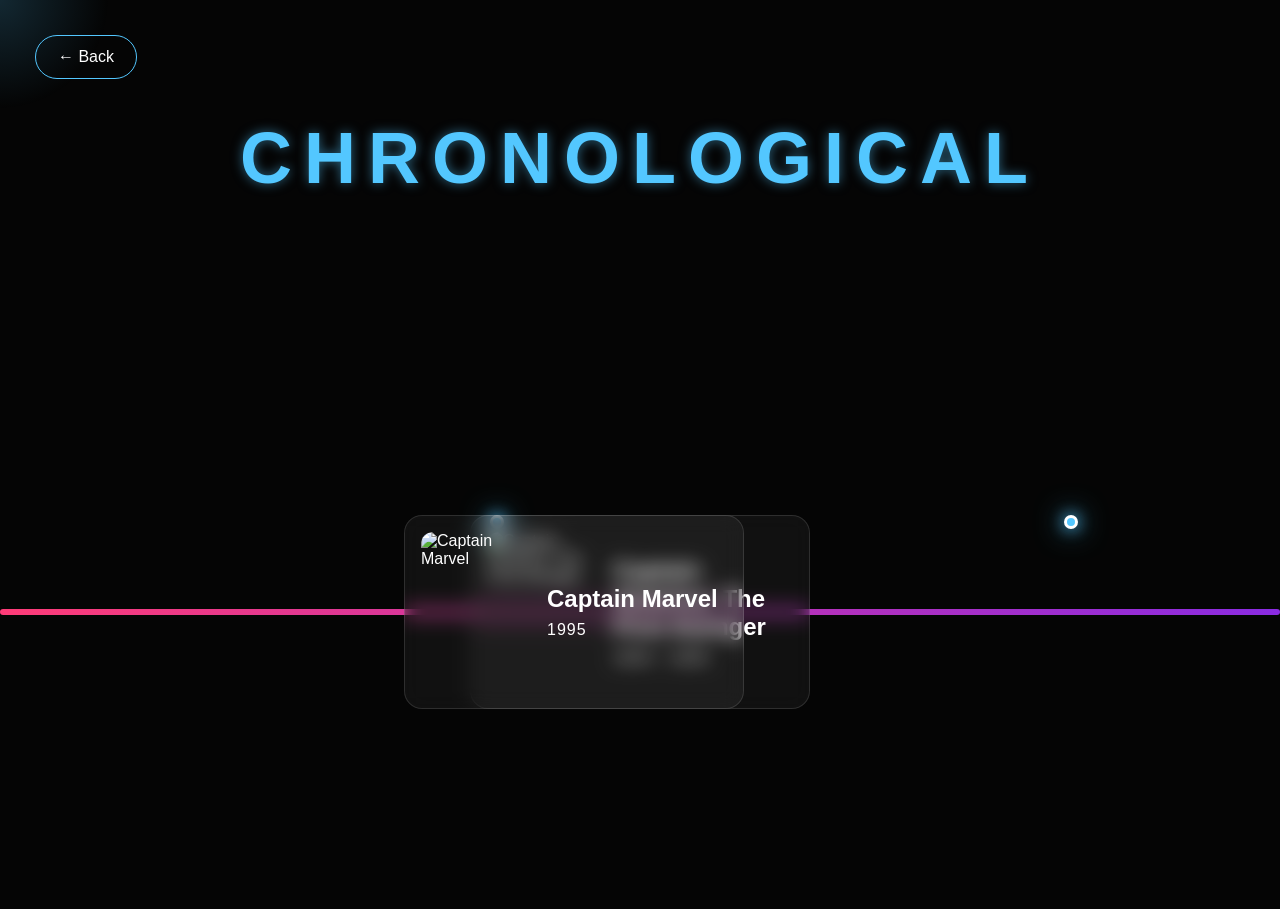
==== chrono.html @ b6693e9f "Add files via upload" ====
<!DOCTYPE html>
<html lang="en">

<head>

    <meta charset="UTF-8">
    <meta name="viewport" content="width=device-width, initial-scale=1.0">

    <title>MarvelOrder | Chronological</title>

    <link rel="stylesheet" href="chrono.css">

</head>

<body>

    <!-- Cursor Glow -->
    <div id="cursor-glow"></div>

    <!-- Back Button -->
    <a href="index.html" class="back-btn">
        ← Back
    </a>

    <!-- Hero -->
    <section class="hero">

        <h1>CHRONOLOGICAL</h1>

    </section>

    <!-- Timeline -->
    <section class="timeline">

        <div id="timeline-container"></div>

    </section>

    <script src="chrono.js"></script>

</body>

</html>
---- chrono.css ----
*{
    margin:0;
    padding:0;
    box-sizing:border-box;
}

:root{

    --blue:#53c7ff;
    --dark:#050505;
    --glass:rgba(255,255,255,.05);
    --border:rgba(255,255,255,.12);

}

body{

    background:var(--dark);
    color:white;
    font-family:Arial, Helvetica, sans-serif;
    overflow-x:hidden;

}

/* ---------------- BACK BUTTON ---------------- */

.back-btn{

    position:fixed;
    top:35px;
    left:35px;

    text-decoration:none;

    color:white;

    border:1px solid var(--blue);

    padding:12px 22px;

    border-radius:40px;

    transition:.3s;

    z-index:999;
}

.back-btn:hover{
    transform: translateY(-10px);

    background:var(--blue);
    color:black;

}

/* ---------------- HERO ---------------- */

.hero{

    height:35vh;

    display:flex;

    justify-content:center;

    align-items:center;

}

.hero h1{

    font-size:4.5rem;

    letter-spacing:12px;

    color:var(--blue);

    text-shadow:
    0 0 12px rgba(83,199,255,.5);

}

/* ---------------- TIMELINE ---------------- */

#timeline-container {
    display: flex;
    gap: 220px;
    position: relative;
    z-index: 2;
    padding: 120px 150px;
    width: max-content;
}


.timeline {
    position: relative;
    padding: 80px 0;
    overflow-x: auto;
    overflow-y: hidden;
}

/* The horizontal timeline line */
.timeline::before {
    content: "";
    position: absolute;
    top: 50%;
    left: 0;
    width: 100%;
    height: 6px;
    background: linear-gradient(90deg, #ff3c78, #8a2be2);
    transform: translateY(-50%);
    border-radius: 999px;
    z-index: 0;
}

.timeline-point {
    width: 22px;
    height: 22px;
    background: #ff3c78;
    border: 4px solid #fff;
    border-radius: 50%;
    position: absolute;
    left: 50%;
    top: 50%;
    transform: translate(-50%, -50%);
    z-index: 3;
    box-shadow: 0 0 15px rgba(255,60,120,.7);
}

/* ---------------- ITEM ---------------- */

.timeline-item{

    width:100%;

    display:flex;

    justify-content:center;

    position:relative;

    margin:0 0;

}

/* LEFT */

.timeline-item.left{

    justify-content:flex-start;

}

/* RIGHT */

.timeline-item.right{

    justify-content:flex-end;

}

/* ---------------- CARD ---------------- */
.card{
    width: 340px;
    display: flex;
    align-items: center;
    gap: 16px;

    padding: 16px;

    background: var(--glass);
    backdrop-filter: blur(10px);
    border: 1px solid var(--border);
    border-radius: 18px;

   
}

.card:hover{
    transform:translateY(-6px)scale(1.03);
    box-shadow:
        0 0 25px rgba(83,199,255,.25);
}

.timeline-item.left .card{
    transform: translateX(320px);
}

.timeline-item.right .card{
    transform: translateX(-320px);
}

.timeline-item.left .card:hover{
    transform:translateX(150px) translateY(-6px) scale(1.06);
    width:300px;
    box-shadow:0 0 20px rgba(83,199,255,.18);
}

.timeline-item.right .card:hover{
    transform:translateX(-150px) translateY(-6px) scale(1.06);
    width:300px;
    box-shadow:0 0 20px rgba(83,199,255,.18);
}


/* poster */

.card img{
    width: 110px;
    height: 160px;

    object-fit: cover;
    border-radius: 12px;

    flex-shrink: 0;
}

.card img:hover{

    transform:scale(1.04);

}

/* title */

.card-content{
    flex: 1;
    display: flex;
    flex-direction: column;
    justify-content: center;
}

.card-content h2{
    margin: 0;
    text-align: left;
}

.card-content p{
    margin-top: 8px;
    text-align: left;
    letter-spacing: 1px;
}
/* ---------------- NODE ---------------- */

.node{
    width:14px;
    height:14px;
    border-radius:50%;
    background:#53c7ff;
    border:3px solid #fff;
    box-shadow:
        0 0 15px #53c7ff,
        0 0 30px #53c7ff;
}

/* ---------------- CURSOR ---------------- */

#cursor-glow{

    position:fixed;

    width:220px;

    height:220px;

    border-radius:50%;

    background:radial-gradient(circle,
    rgba(83,199,255,.18),
    transparent 70%);

    pointer-events:none;

    transform:translate(-50%,-50%);

    z-index:-1;

}

/* ---------------- MOBILE ---------------- */

@media(max-width:900px){

.timeline::before{

left:30px;

}

.timeline-item{

justify-content:flex-start!important;

padding-left:70px;

}

.node{

left:30px;

}

.hero h1{

font-size:4rem;

}

.card{

width:100%;

max-width:330px;

}

}
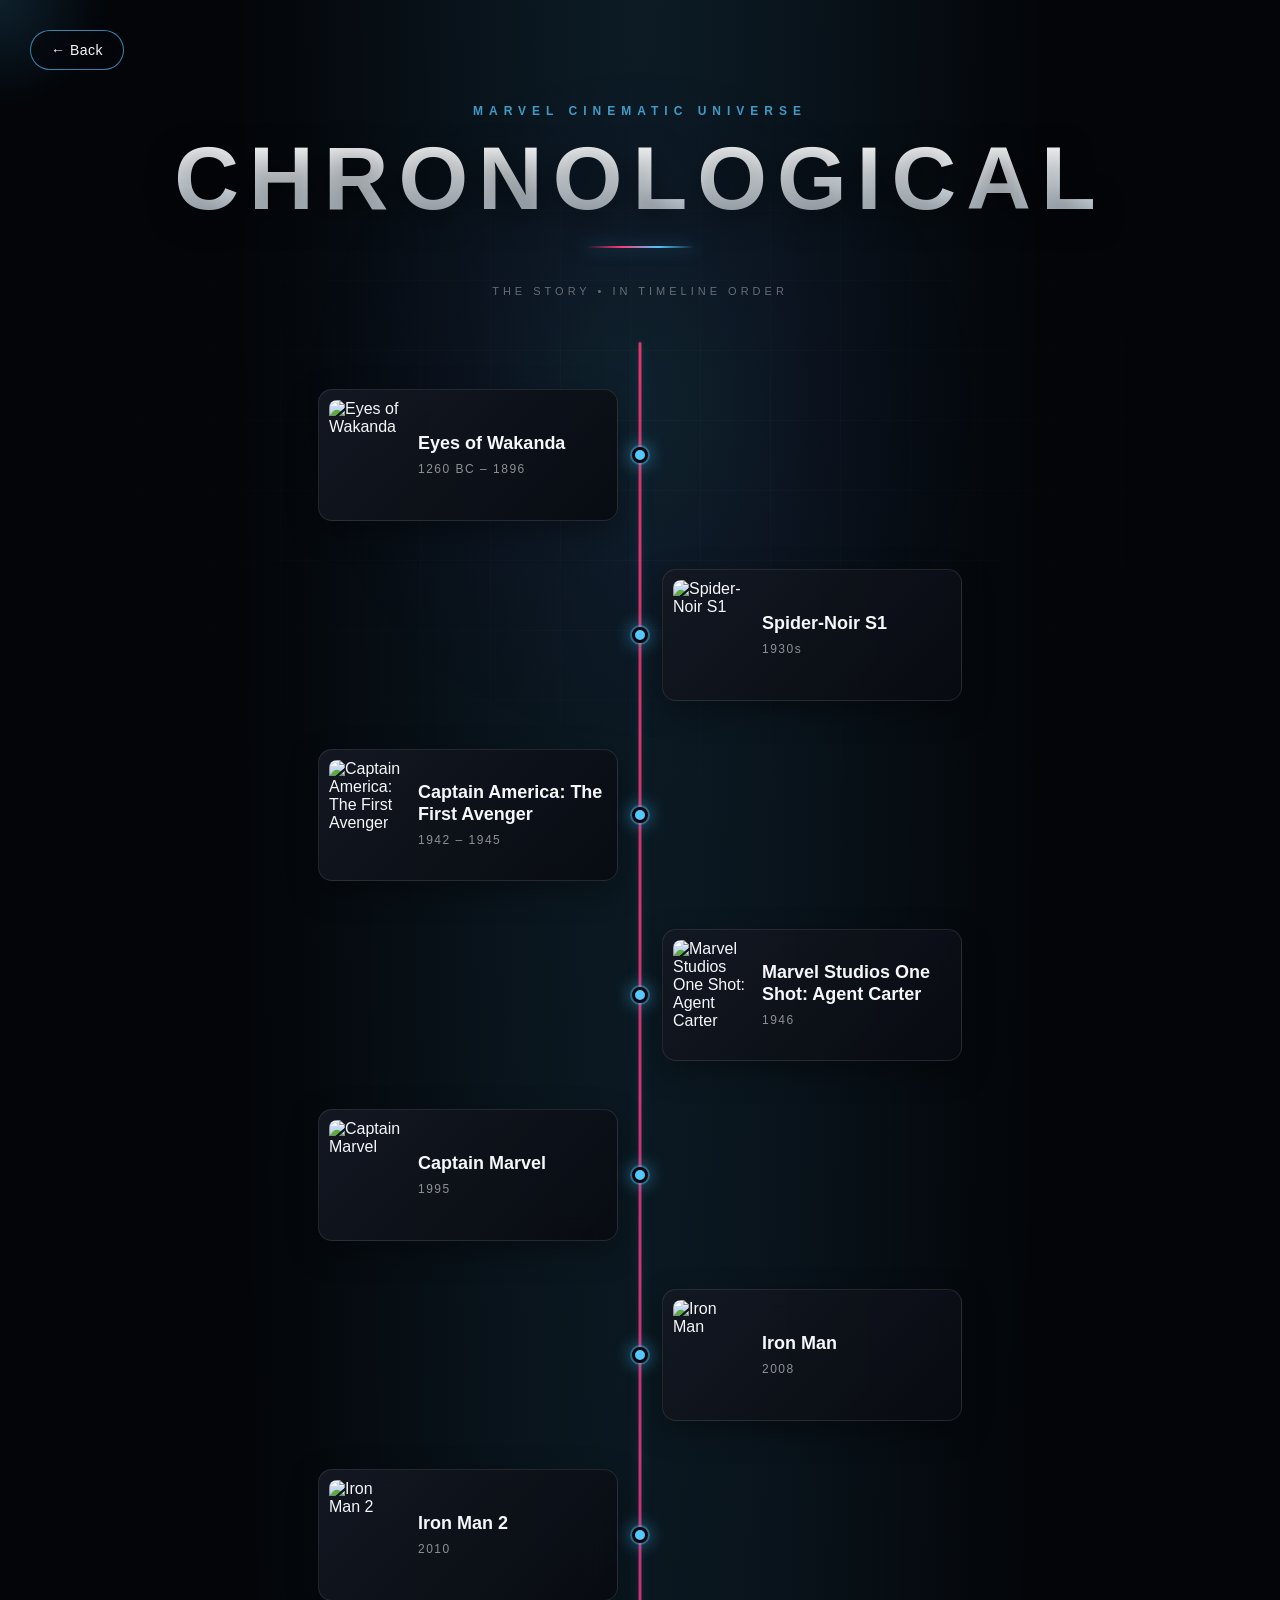
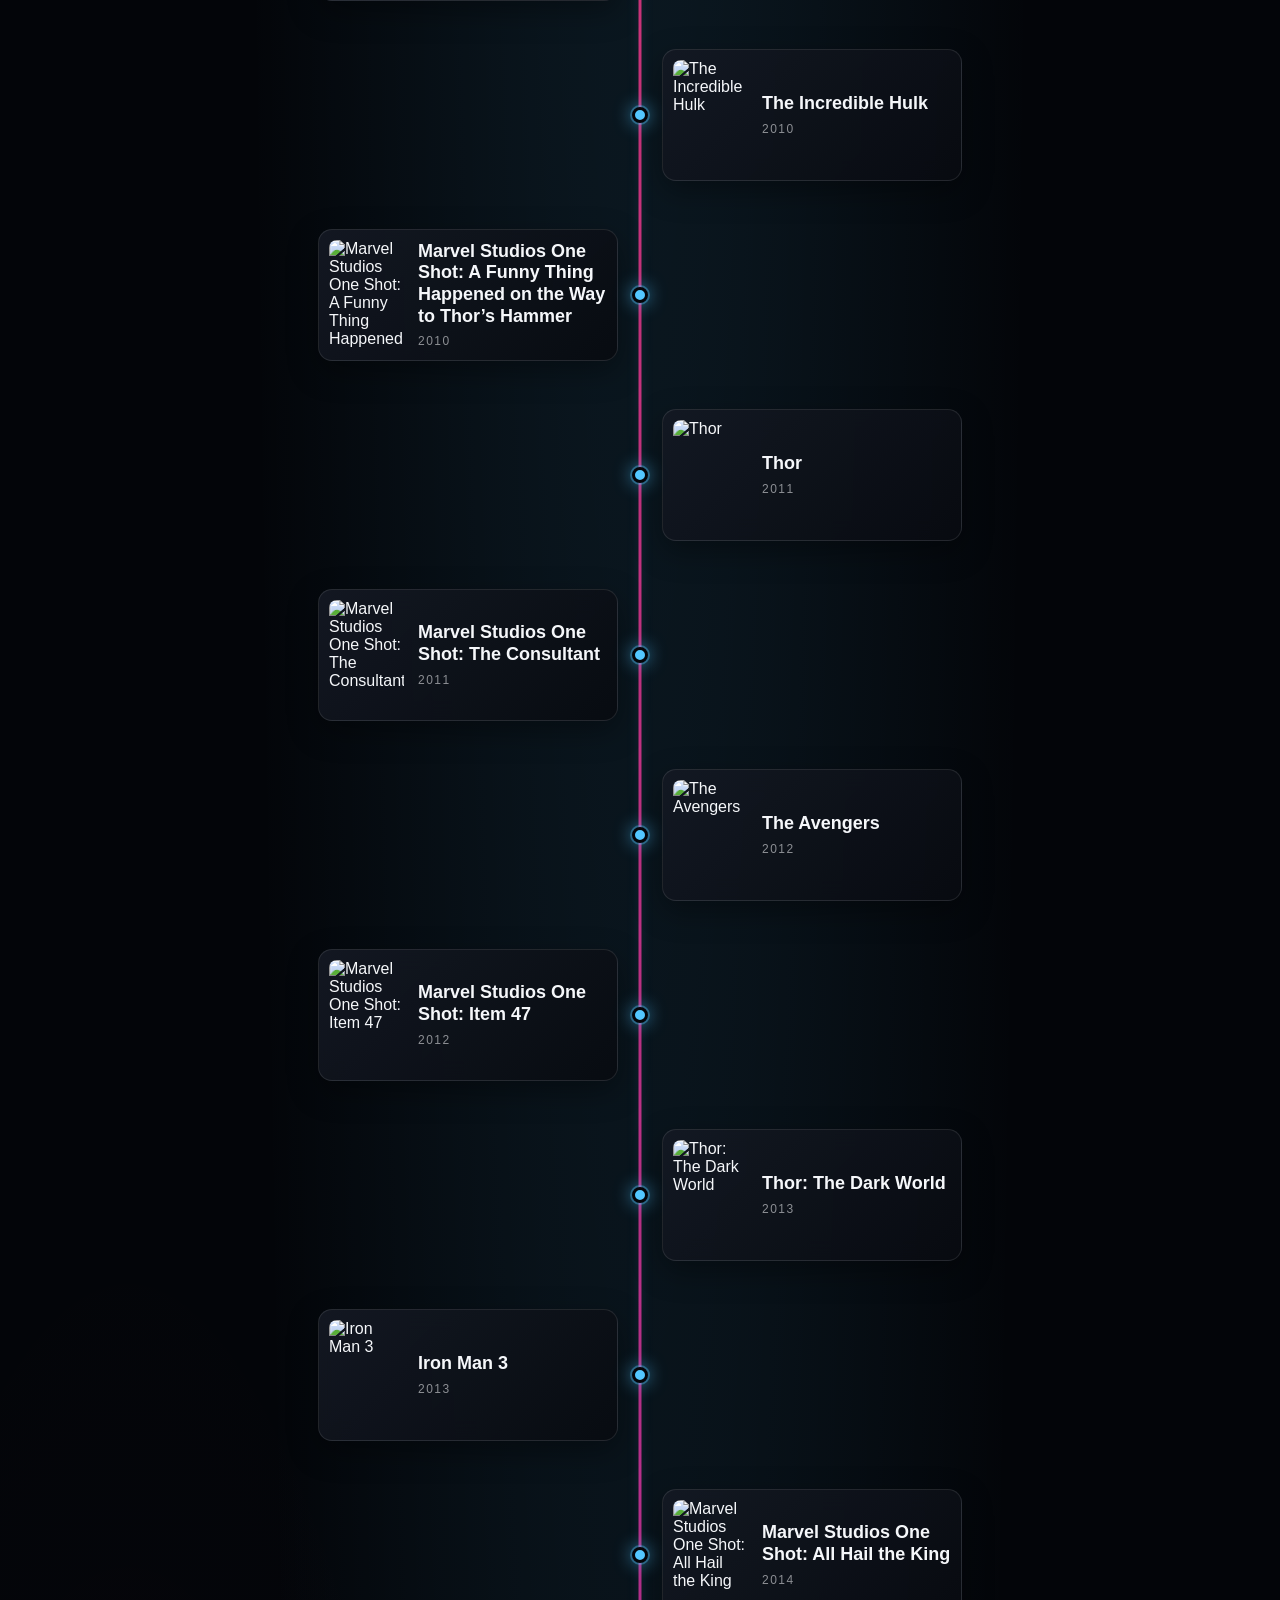
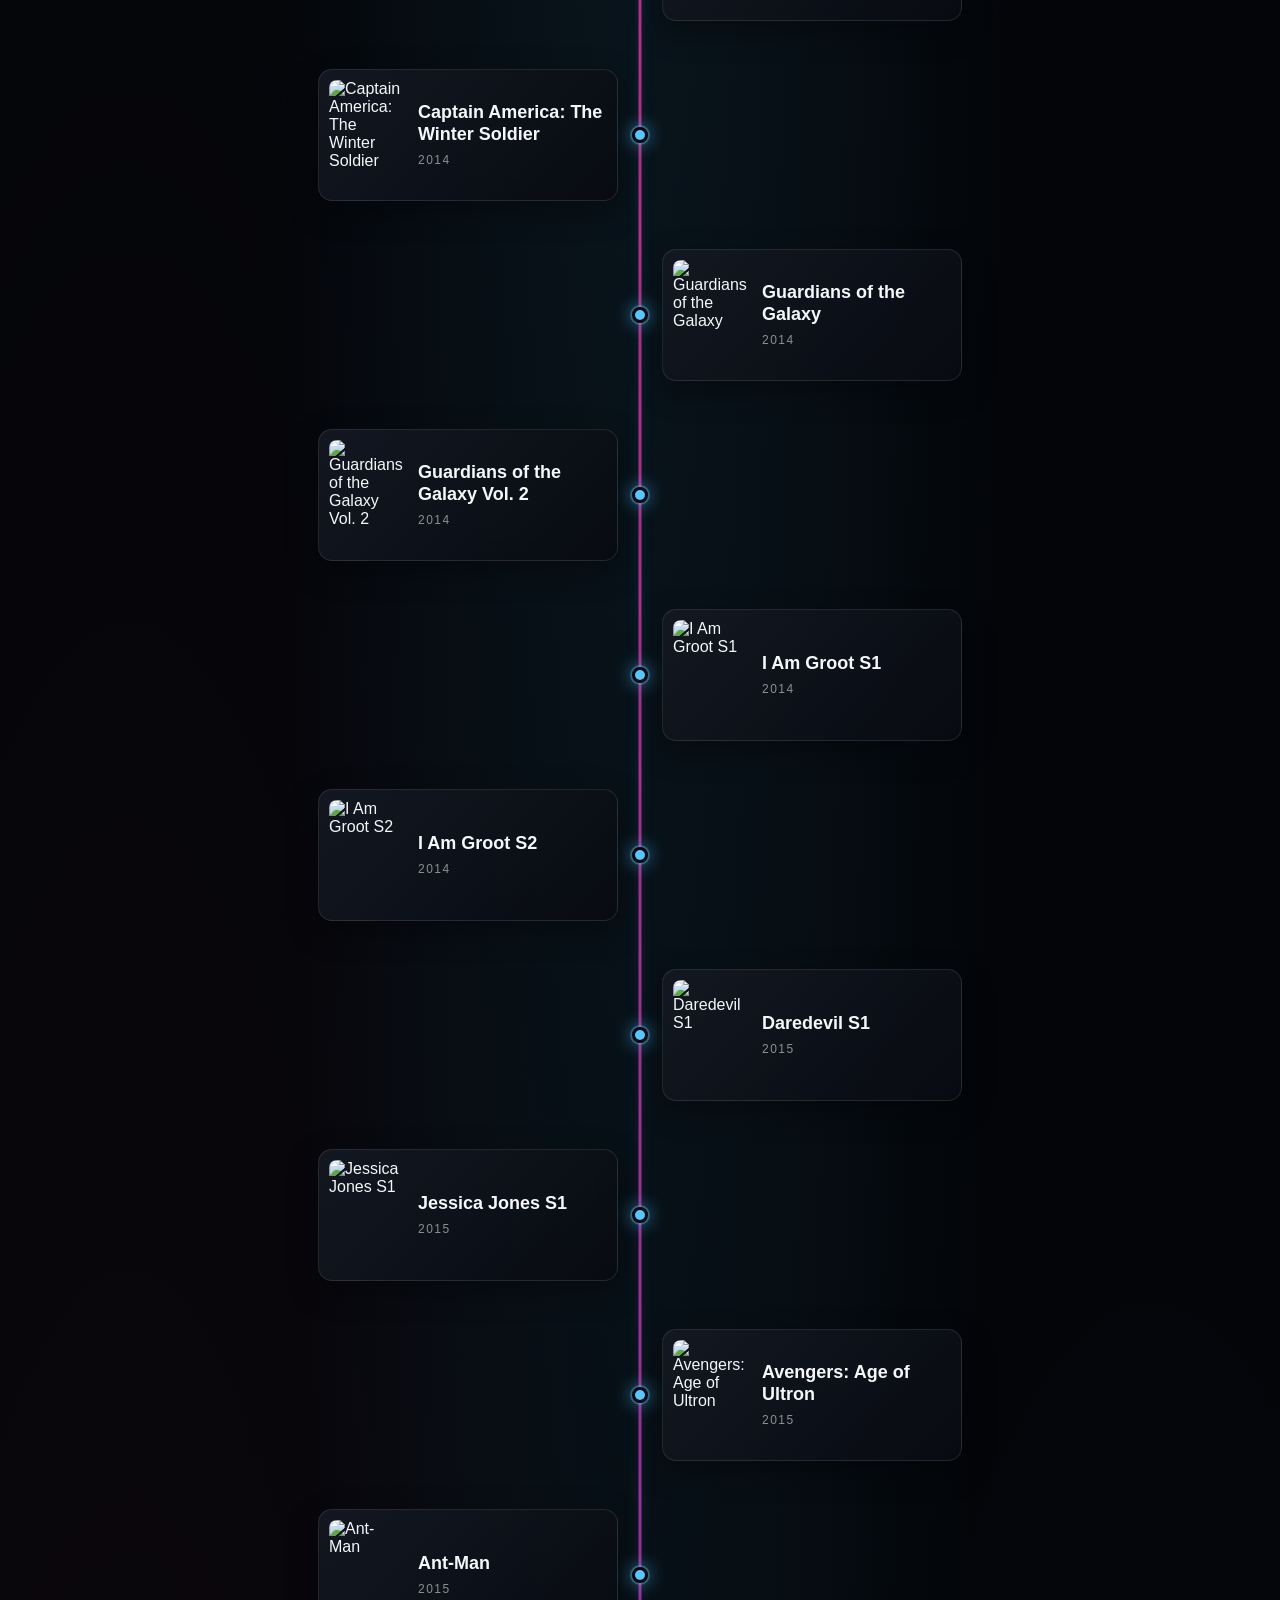
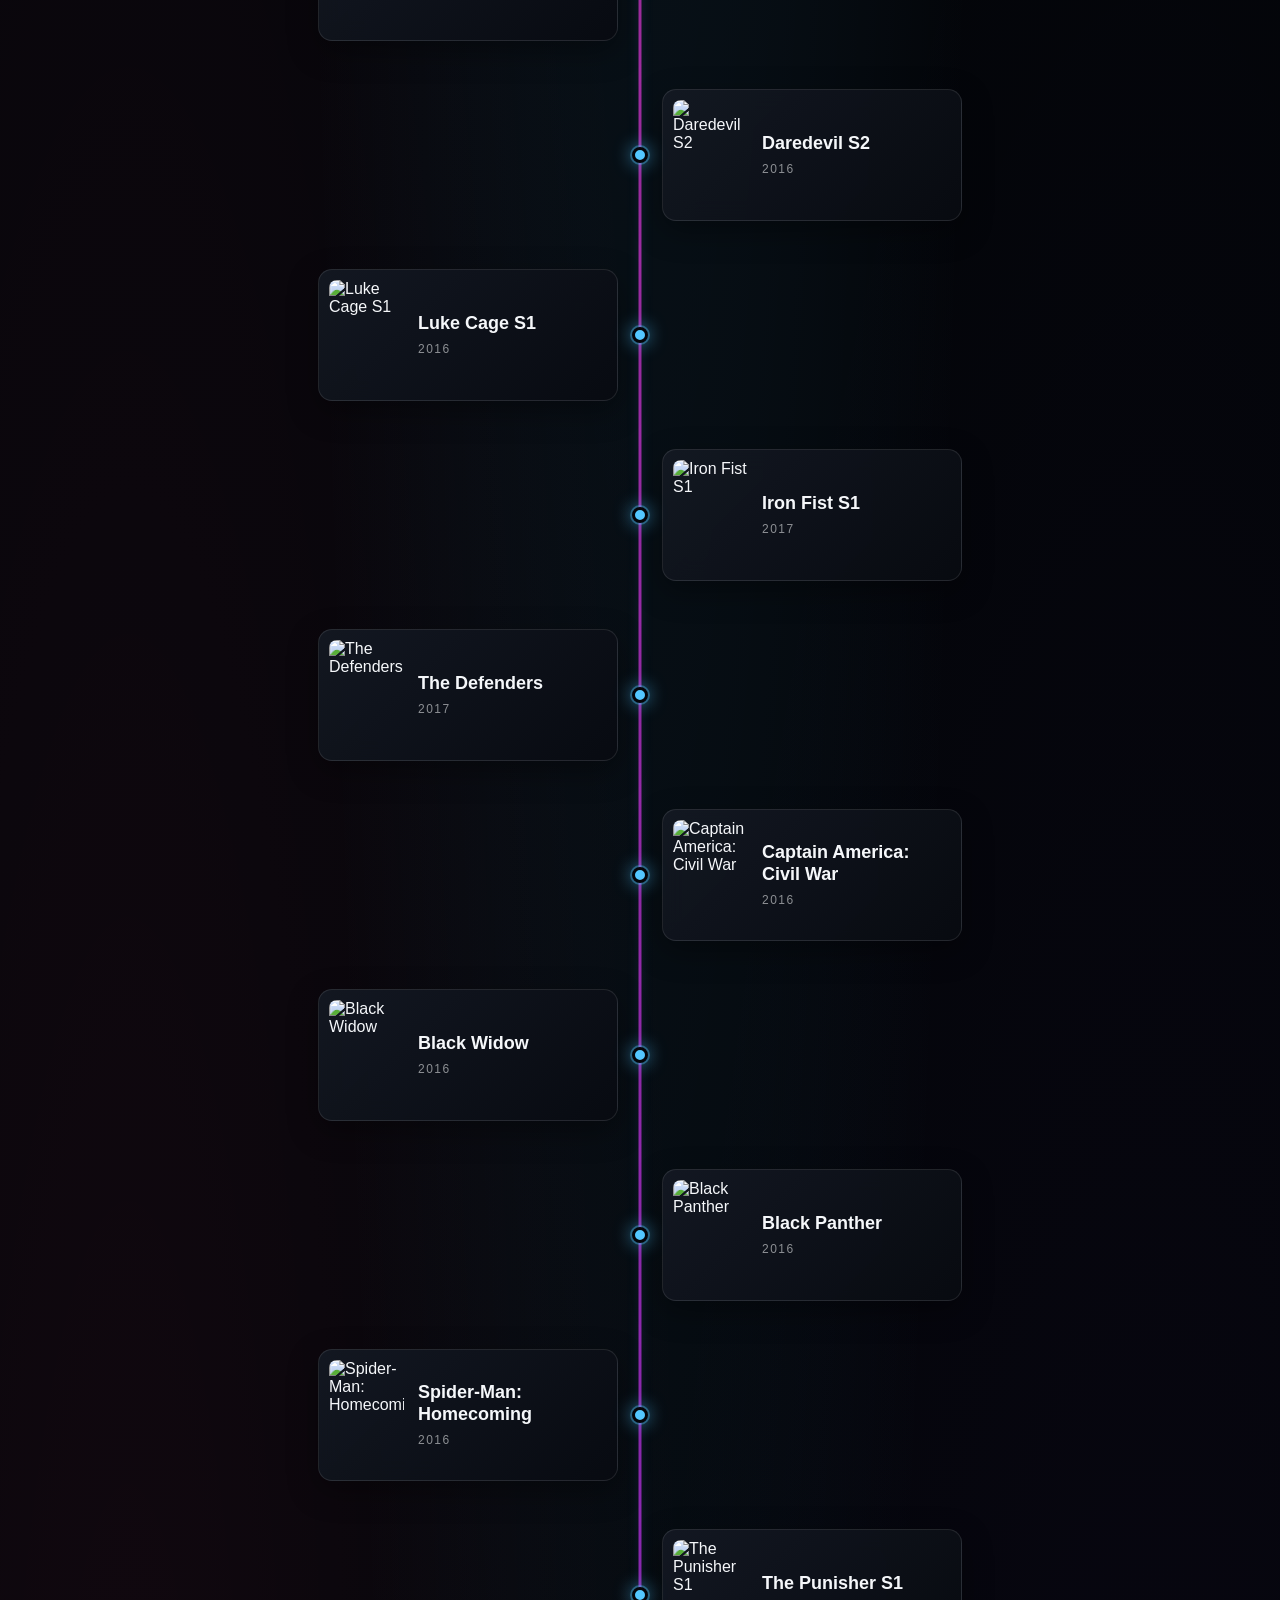
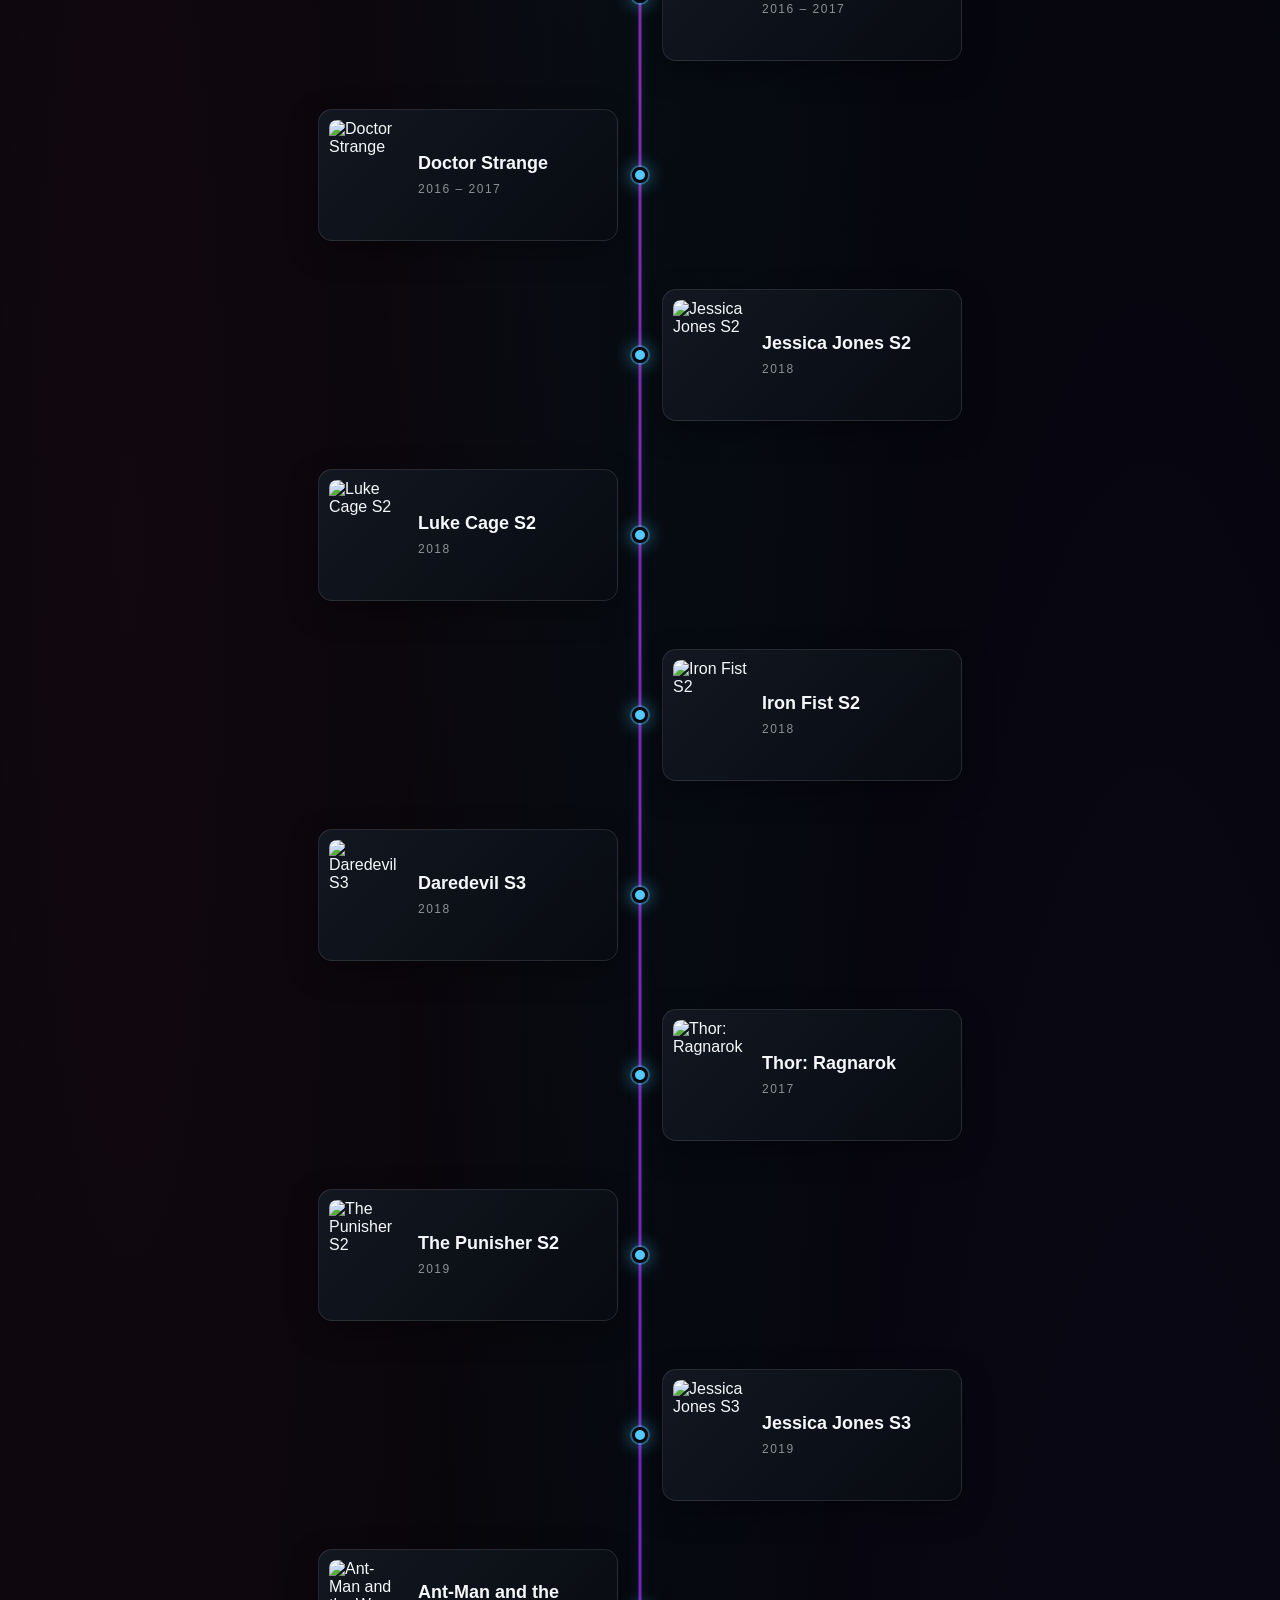
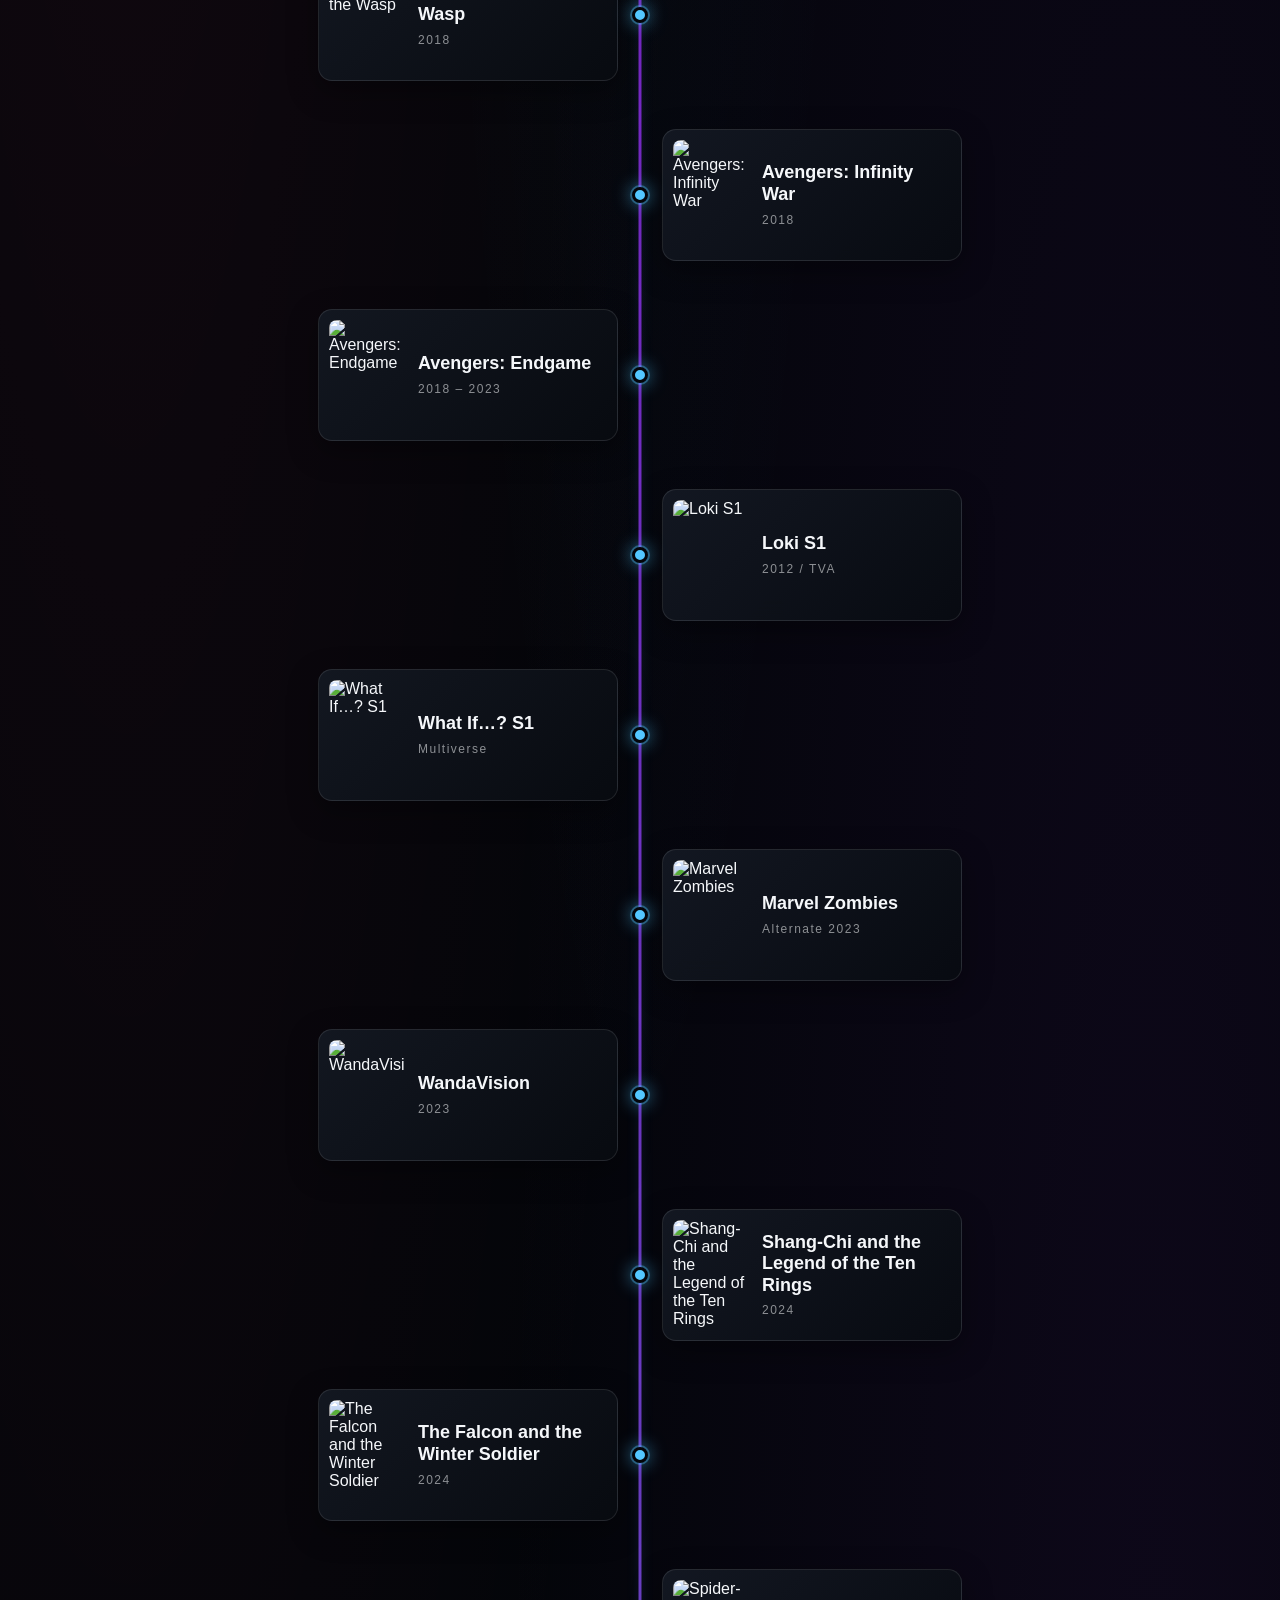
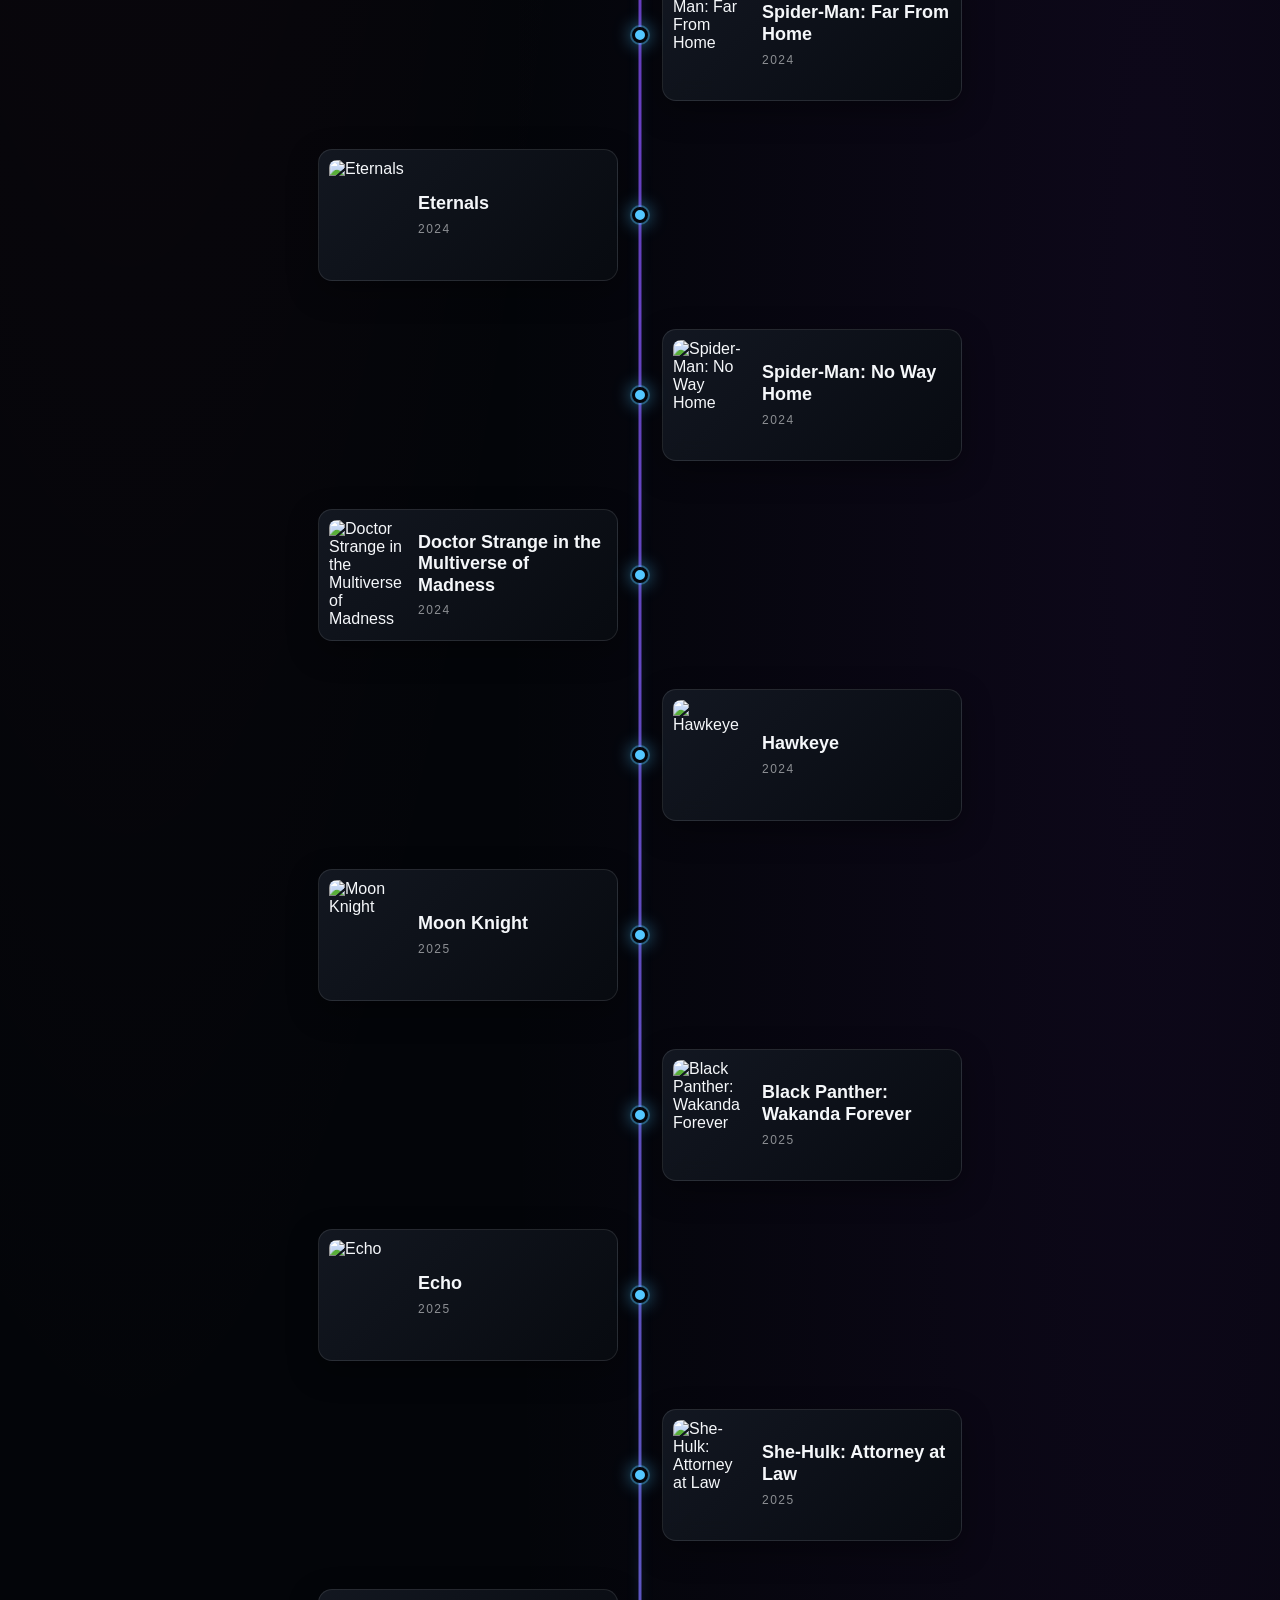
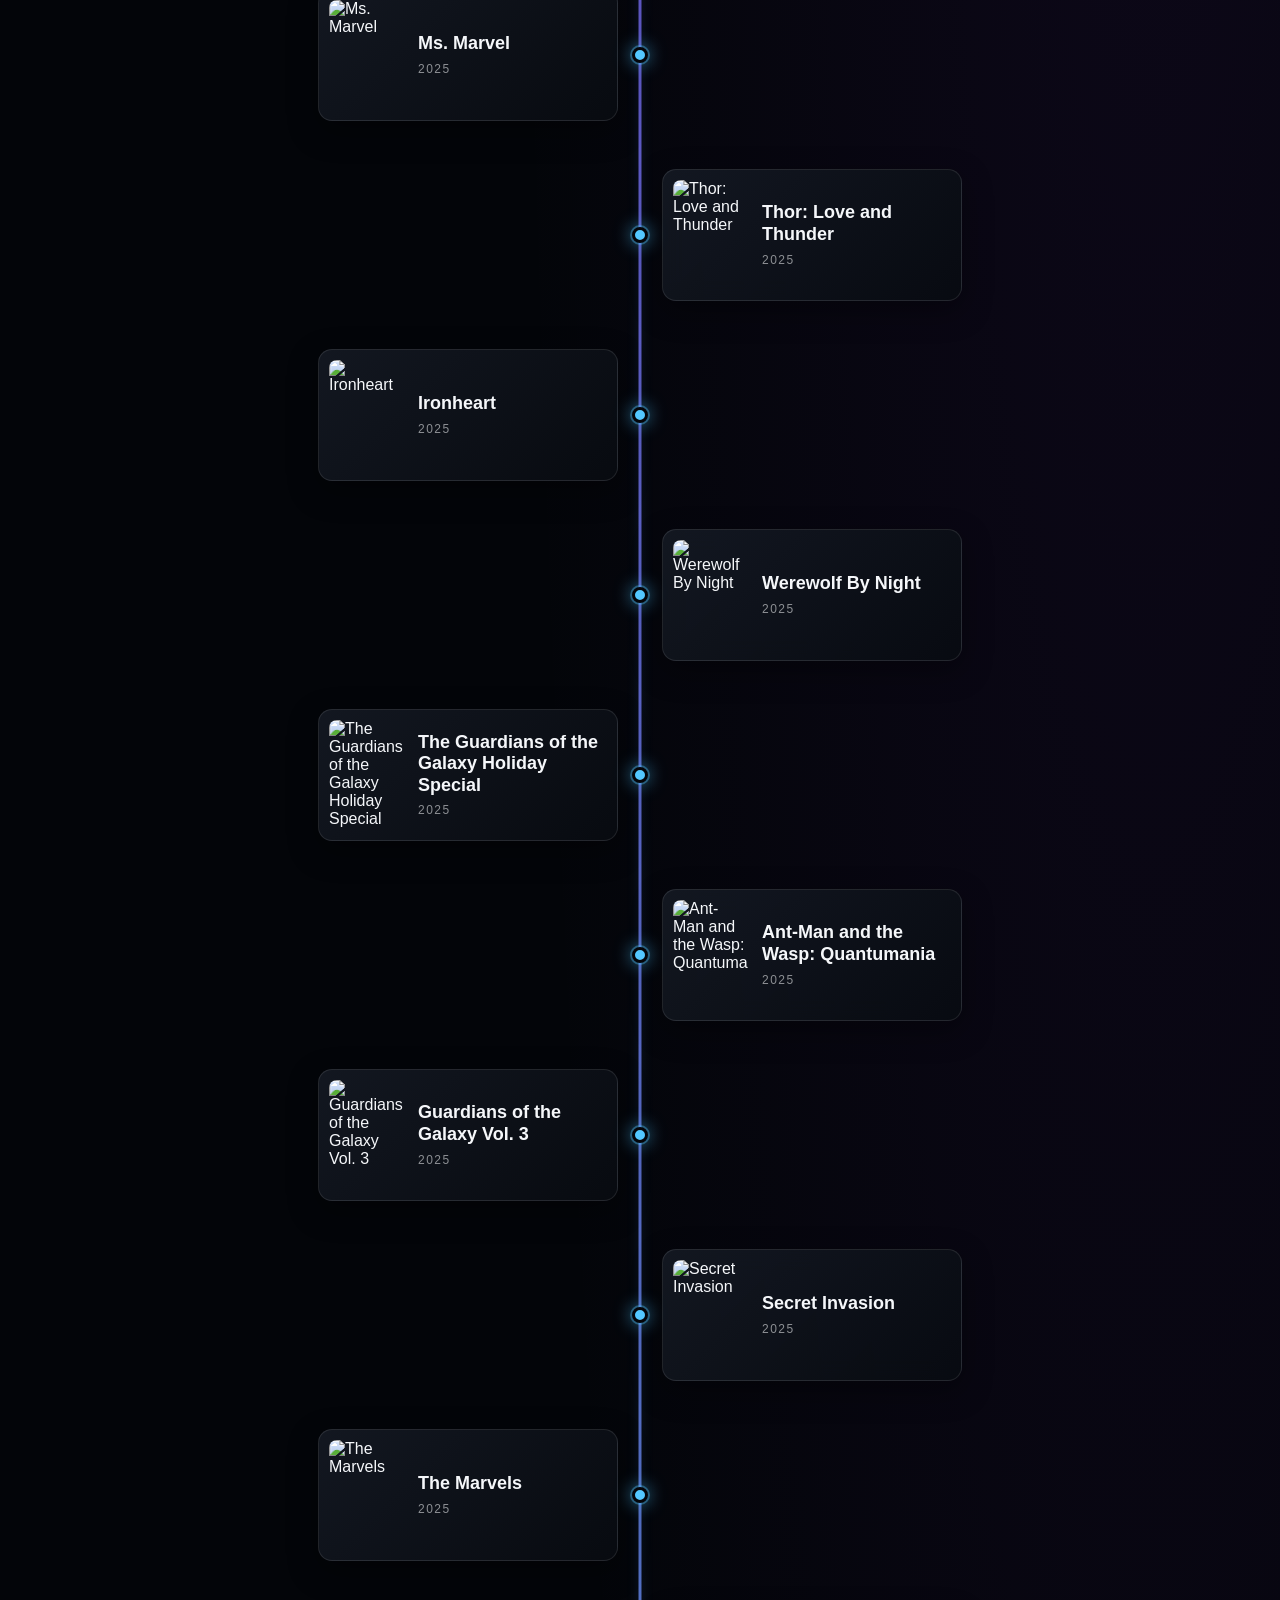
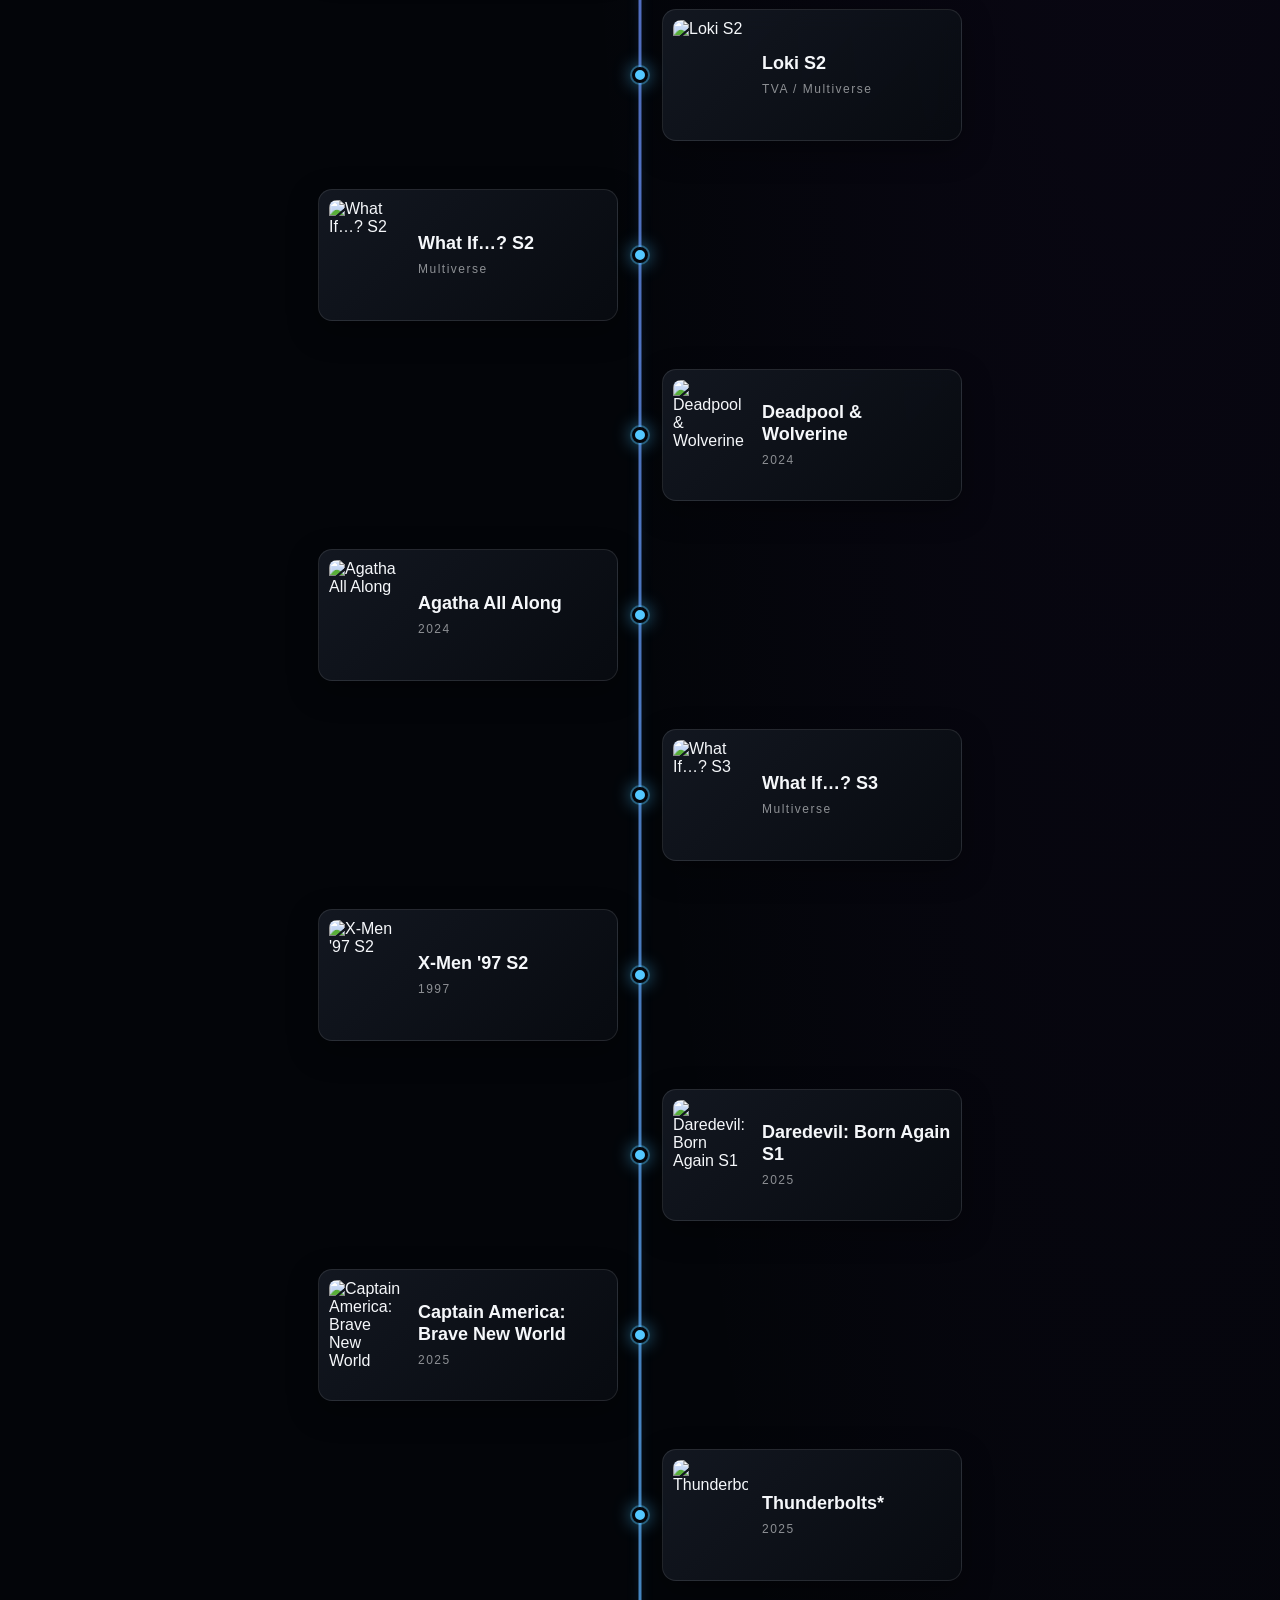
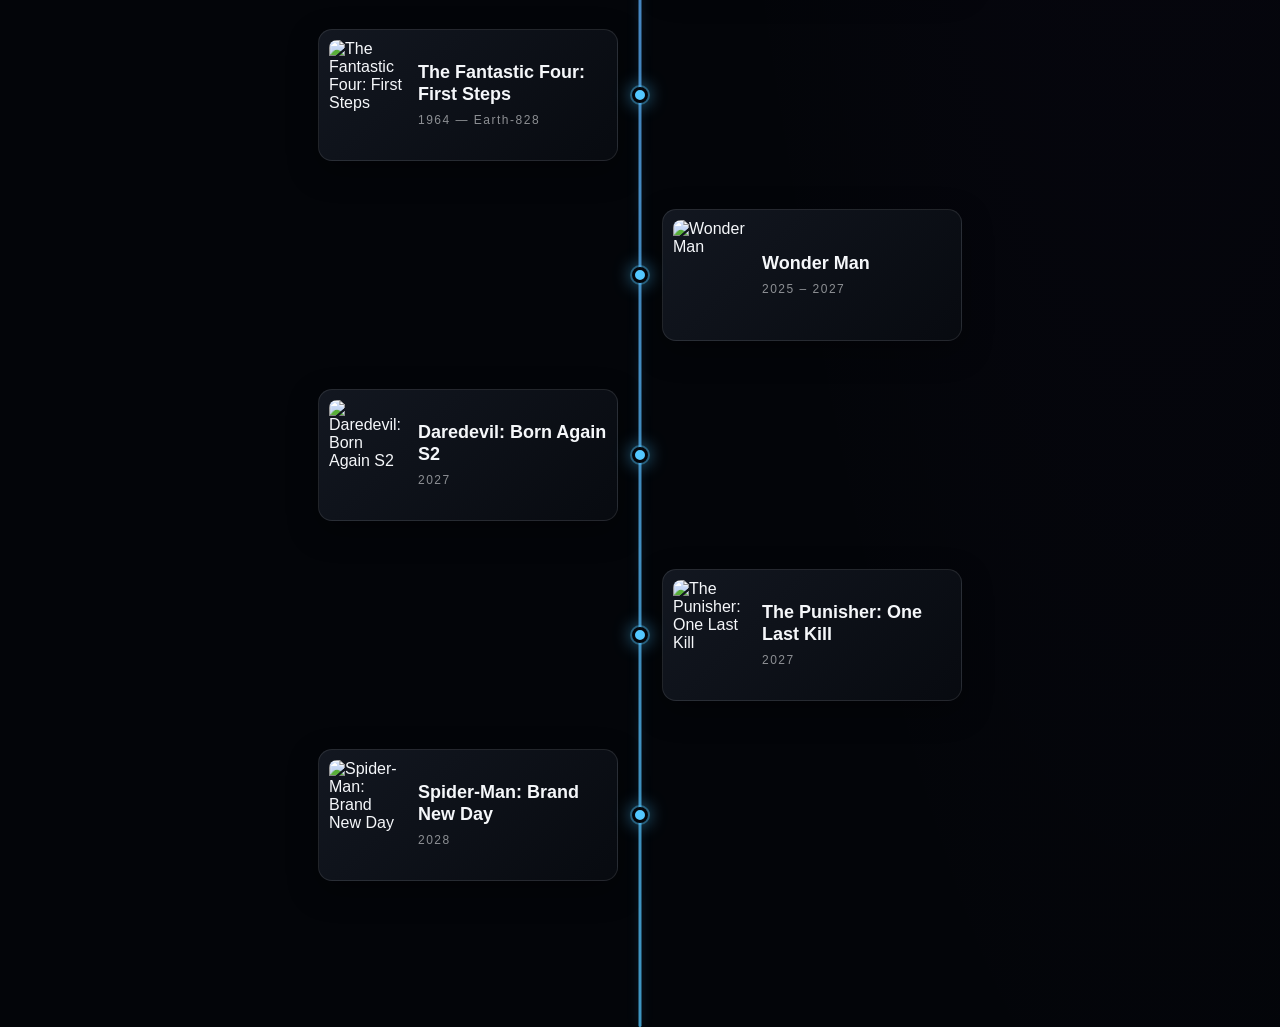
==== commit d205a57f: "Build Chrono timeline" ====
--- a/chrono.html
+++ b/chrono.html
@@ -1,43 +1,43 @@
-<!DOCTYPE html>
-<html lang="en">
-
-<head>
-
-    <meta charset="UTF-8">
-    <meta name="viewport" content="width=device-width, initial-scale=1.0">
-
-    <title>MarvelOrder | Chronological</title>
-
-    <link rel="stylesheet" href="chrono.css">
-
-</head>
-
-<body>
-
-    <!-- Cursor Glow -->
-    <div id="cursor-glow"></div>
-
-    <!-- Back Button -->
-    <a href="index.html" class="back-btn">
-        ← Back
-    </a>
-
-    <!-- Hero -->
-    <section class="hero">
-
-        <h1>CHRONOLOGICAL</h1>
-
-    </section>
-
-    <!-- Timeline -->
-    <section class="timeline">
-
-        <div id="timeline-container"></div>
-
-    </section>
-
-    <script src="chrono.js"></script>
-
-</body>
-
+<!DOCTYPE html>
+<html lang="en">
+
+<head>
+
+    <meta charset="UTF-8">
+    <meta name="viewport" content="width=device-width, initial-scale=1.0">
+
+    <title>MarvelOrder | Chronological</title>
+
+    <link rel="stylesheet" href="chrono.css">
+
+</head>
+
+<body>
+
+    <!-- Cursor Glow -->
+    <div id="cursor-glow"></div>
+
+    <!-- Back Button -->
+    <a href="index.html" class="back-btn">
+        ← Back
+    </a>
+
+    <!-- Hero -->
+    <section class="hero">
+
+        <h1>CHRONOLOGICAL</h1>
+
+    </section>
+
+    <!-- Timeline -->
+    <section class="timeline">
+
+        <div id="timeline-container"></div>
+
+    </section>
+
+    <script src="chrono.js"></script>
+
+</body>
+
 </html>
--- a/chrono.css
+++ b/chrono.css
@@ -1,318 +1,725 @@
-*{
-    margin:0;
-    padding:0;
-    box-sizing:border-box;
-}
-
-:root{
-
-    --blue:#53c7ff;
-    --dark:#050505;
-    --glass:rgba(255,255,255,.05);
-    --border:rgba(255,255,255,.12);
-
-}
-
-body{
-
-    background:var(--dark);
-    color:white;
-    font-family:Arial, Helvetica, sans-serif;
-    overflow-x:hidden;
-
-}
-
-/* ---------------- BACK BUTTON ---------------- */
-
-.back-btn{
-
-    position:fixed;
-    top:35px;
-    left:35px;
-
-    text-decoration:none;
-
-    color:white;
-
-    border:1px solid var(--blue);
-
-    padding:12px 22px;
-
-    border-radius:40px;
-
-    transition:.3s;
-
-    z-index:999;
-}
-
-.back-btn:hover{
-    transform: translateY(-10px);
-
-    background:var(--blue);
-    color:black;
-
-}
-
-/* ---------------- HERO ---------------- */
-
-.hero{
-
-    height:35vh;
-
-    display:flex;
-
-    justify-content:center;
-
-    align-items:center;
-
-}
-
-.hero h1{
-
-    font-size:4.5rem;
-
-    letter-spacing:12px;
-
-    color:var(--blue);
-
-    text-shadow:
-    0 0 12px rgba(83,199,255,.5);
-
-}
-
-/* ---------------- TIMELINE ---------------- */
-
-#timeline-container {
-    display: flex;
-    gap: 220px;
-    position: relative;
-    z-index: 2;
-    padding: 120px 150px;
-    width: max-content;
-}
-
-
-.timeline {
-    position: relative;
-    padding: 80px 0;
-    overflow-x: auto;
-    overflow-y: hidden;
-}
-
-/* The horizontal timeline line */
-.timeline::before {
-    content: "";
-    position: absolute;
-    top: 50%;
-    left: 0;
-    width: 100%;
-    height: 6px;
-    background: linear-gradient(90deg, #ff3c78, #8a2be2);
-    transform: translateY(-50%);
-    border-radius: 999px;
-    z-index: 0;
-}
-
-.timeline-point {
-    width: 22px;
-    height: 22px;
-    background: #ff3c78;
-    border: 4px solid #fff;
-    border-radius: 50%;
-    position: absolute;
-    left: 50%;
-    top: 50%;
-    transform: translate(-50%, -50%);
-    z-index: 3;
-    box-shadow: 0 0 15px rgba(255,60,120,.7);
-}
-
-/* ---------------- ITEM ---------------- */
-
-.timeline-item{
-
-    width:100%;
-
-    display:flex;
-
-    justify-content:center;
-
-    position:relative;
-
-    margin:0 0;
-
-}
-
-/* LEFT */
-
-.timeline-item.left{
-
-    justify-content:flex-start;
-
-}
-
-/* RIGHT */
-
-.timeline-item.right{
-
-    justify-content:flex-end;
-
-}
-
-/* ---------------- CARD ---------------- */
-.card{
-    width: 340px;
-    display: flex;
-    align-items: center;
-    gap: 16px;
-
-    padding: 16px;
-
-    background: var(--glass);
-    backdrop-filter: blur(10px);
-    border: 1px solid var(--border);
-    border-radius: 18px;
-
-   
-}
-
-.card:hover{
-    transform:translateY(-6px)scale(1.03);
-    box-shadow:
-        0 0 25px rgba(83,199,255,.25);
-}
-
-.timeline-item.left .card{
-    transform: translateX(320px);
-}
-
-.timeline-item.right .card{
-    transform: translateX(-320px);
-}
-
-.timeline-item.left .card:hover{
-    transform:translateX(150px) translateY(-6px) scale(1.06);
-    width:300px;
-    box-shadow:0 0 20px rgba(83,199,255,.18);
-}
-
-.timeline-item.right .card:hover{
-    transform:translateX(-150px) translateY(-6px) scale(1.06);
-    width:300px;
-    box-shadow:0 0 20px rgba(83,199,255,.18);
-}
-
-
-/* poster */
-
-.card img{
-    width: 110px;
-    height: 160px;
-
-    object-fit: cover;
-    border-radius: 12px;
-
-    flex-shrink: 0;
-}
-
-.card img:hover{
-
-    transform:scale(1.04);
-
-}
-
-/* title */
-
-.card-content{
-    flex: 1;
-    display: flex;
-    flex-direction: column;
-    justify-content: center;
-}
-
-.card-content h2{
-    margin: 0;
-    text-align: left;
-}
-
-.card-content p{
-    margin-top: 8px;
-    text-align: left;
-    letter-spacing: 1px;
-}
-/* ---------------- NODE ---------------- */
-
-.node{
-    width:14px;
-    height:14px;
-    border-radius:50%;
-    background:#53c7ff;
-    border:3px solid #fff;
-    box-shadow:
-        0 0 15px #53c7ff,
-        0 0 30px #53c7ff;
-}
-
-/* ---------------- CURSOR ---------------- */
-
-#cursor-glow{
-
-    position:fixed;
-
-    width:220px;
-
-    height:220px;
-
-    border-radius:50%;
-
-    background:radial-gradient(circle,
-    rgba(83,199,255,.18),
-    transparent 70%);
-
-    pointer-events:none;
-
-    transform:translate(-50%,-50%);
-
-    z-index:-1;
-
-}
-
-/* ---------------- MOBILE ---------------- */
-
-@media(max-width:900px){
-
-.timeline::before{
-
-left:30px;
-
-}
-
-.timeline-item{
-
-justify-content:flex-start!important;
-
-padding-left:70px;
-
-}
-
-.node{
-
-left:30px;
-
-}
-
-.hero h1{
-
-font-size:4rem;
-
-}
-
-.card{
-
-width:100%;
-
-max-width:330px;
-
-}
-
-}+
+/* =========================================================
+   MARVEL ORDER — CHRONOLOGICAL TIMELINE
+   ========================================================= */
+
+
+/* =========================================================
+   RESET
+   ========================================================= */
+
+* {
+    margin: 0;
+    padding: 0;
+    box-sizing: border-box;
+}
+
+
+/* =========================================================
+   VARIABLES
+   ========================================================= */
+
+:root {
+    --background: #05070b;
+    --surface: rgba(14, 17, 24, 0.82);
+
+    --white: #f5f7fa;
+    --muted: rgba(245, 247, 250, 0.55);
+
+    --blue: #53c7ff;
+    --purple: #8a2be2;
+    --red: #ff3c78;
+
+    --border: rgba(255, 255, 255, 0.10);
+
+    --card-width: 300px;
+    --timeline-gap: 22px;
+}
+
+
+/* =========================================================
+   BODY
+   ========================================================= */
+
+body {
+    min-height: 100vh;
+
+    color: var(--white);
+
+    font-family: Arial, Helvetica, sans-serif;
+
+    overflow-x: hidden;
+
+    background:
+        radial-gradient(
+            ellipse at 50% -10%,
+            rgba(83, 199, 255, .13),
+            transparent 45%
+        ),
+        radial-gradient(
+            ellipse at 10% 45%,
+            rgba(255, 60, 120, .06),
+            transparent 35%
+        ),
+        radial-gradient(
+            ellipse at 90% 65%,
+            rgba(138, 43, 226, .08),
+            transparent 40%
+        ),
+        #030509;
+}
+
+body::before {
+    content: "";
+
+    position: fixed;
+
+    inset: 0;
+
+    pointer-events: none;
+
+    background-image:
+        linear-gradient(
+            rgba(255,255,255,.025) 1px,
+            transparent 1px
+        ),
+        linear-gradient(
+            90deg,
+            rgba(255,255,255,.025) 1px,
+            transparent 1px
+        );
+
+    background-size: 70px 70px;
+
+    mask-image:
+        radial-gradient(
+            ellipse at center,
+            black 0%,
+            transparent 75%
+        );
+
+    -webkit-mask-image:
+        radial-gradient(
+            ellipse at center,
+            black 0%,
+            transparent 75%
+        );
+
+    z-index: -3;
+}
+
+body::after {
+    content: "";
+
+    position: fixed;
+
+    width: 700px;
+    height: 700px;
+
+    left: 50%;
+    top: 45%;
+
+    transform: translate(-50%, -50%);
+
+    background:
+        radial-gradient(
+            circle,
+            rgba(83, 199, 255, .045),
+            rgba(138, 43, 226, .025) 35%,
+            transparent 70%
+        );
+
+    pointer-events: none;
+
+    z-index: -2;
+}
+
+
+/* =========================================================
+   BACK BUTTON
+   ========================================================= */
+
+.back-btn {
+    position: fixed;
+
+    top: 30px;
+    left: 30px;
+
+    z-index: 999;
+
+    display: inline-flex;
+    align-items: center;
+    justify-content: center;
+
+    padding: 11px 20px;
+
+    border: 1px solid rgba(83, 199, 255, 0.65);
+    border-radius: 999px;
+
+    background: rgba(5, 7, 11, 0.55);
+
+    color: var(--white);
+
+    text-decoration: none;
+
+    font-size: 14px;
+    letter-spacing: 0.5px;
+
+    backdrop-filter: blur(10px);
+
+    transition:
+        background .3s ease,
+        color .3s ease,
+        transform .3s ease,
+        box-shadow .3s ease;
+}
+
+.back-btn:hover {
+    background: var(--blue);
+
+    color: #05070b;
+
+    transform: translateY(-3px);
+
+    box-shadow:
+        0 0 20px rgba(83, 199, 255, 0.35);
+}
+
+
+/* =========================================================
+   HERO
+   ========================================================= */
+
+.hero {
+    position: relative;
+
+    min-height: 38vh;
+
+    display: flex;
+    flex-direction: column;
+    justify-content: center;
+    align-items: center;
+
+    padding: 80px 30px 70px;
+
+    text-align: center;
+
+    overflow: hidden;
+}
+
+
+/* Small heading above title */
+
+.hero::before {
+    content: "MARVEL CINEMATIC UNIVERSE";
+
+    margin-bottom: 18px;
+
+    color: rgba(83, 199, 255, 0.75);
+
+    font-size: 12px;
+    font-weight: 600;
+
+    letter-spacing: 6px;
+
+    text-transform: uppercase;
+}
+
+
+/* Main title */
+
+.hero h1 {
+    position: relative;
+
+    margin: 0;
+
+    font-size: clamp(3rem, 7vw, 6rem);
+
+    font-weight: 800;
+
+    letter-spacing: 10px;
+
+    line-height: 0.95;
+
+    color: transparent;
+
+    background:
+        linear-gradient(
+            180deg,
+            #ffffff 0%,
+            #dce4eb 45%,
+            #7d8b98 100%
+        );
+
+    -webkit-background-clip: text;
+    background-clip: text;
+
+    text-shadow:
+        0 8px 30px rgba(0, 0, 0, .55);
+
+    z-index: 2;
+}
+
+
+/* Accent line underneath */
+
+.hero h1::after {
+    content: "";
+
+    display: block;
+
+    width: 110px;
+    height: 2px;
+
+    margin: 24px auto 0;
+
+    background:
+        linear-gradient(
+            90deg,
+            transparent,
+            var(--red),
+            var(--blue),
+            transparent
+        );
+
+    box-shadow:
+        0 0 15px rgba(83, 199, 255, .5);
+}
+
+
+/* Subtitle */
+
+.hero::after {
+    content: "THE STORY  •  IN TIMELINE ORDER";
+
+    position: absolute;
+
+    bottom: 45px;
+
+    color: rgba(245, 247, 250, .38);
+
+    font-size: 11px;
+    font-weight: 500;
+
+    letter-spacing: 4px;
+
+    text-transform: uppercase;
+}
+/* =========================================================
+   TIMELINE
+   ========================================================= */
+
+.timeline {
+    position: relative;
+
+    width: 100%;
+
+    padding:
+        40px
+        0
+        140px;
+}
+
+
+/* Center vertical line */
+
+.timeline::before {
+    content: "";
+
+    position: absolute;
+
+    top: 0;
+    bottom: 0;
+
+    left: 50%;
+
+    width: 3px;
+
+    transform: translateX(-50%);
+
+    background:
+        linear-gradient(
+            to bottom,
+            rgba(255, 60, 120, 0.85),
+            rgba(138, 43, 226, 0.85),
+            rgba(83, 199, 255, 0.75)
+        );
+
+    border-radius: 999px;
+
+    box-shadow:
+        0 0 12px rgba(83, 199, 255, 0.20);
+
+    z-index: 0;
+}
+
+
+/* =========================================================
+   TIMELINE CONTAINER
+   ========================================================= */
+
+#timeline-container {
+    position: relative;
+
+    width: 100%;
+
+    display: flex;
+    flex-direction: column;
+
+    gap: 35px;
+
+    padding: 0 40px;
+
+    z-index: 2;
+}
+
+
+/* =========================================================
+   TIMELINE ITEM
+   ========================================================= */
+
+.timeline-item {
+    position: relative;
+    width: 100%;
+    min-height: 145px;
+    display: flex;
+    align-items: center;
+}
+
+
+/* =========================================================
+   LEFT SIDE
+   ========================================================= */
+
+.timeline-item.left {
+    justify-content: flex-start;
+}
+
+
+/* =========================================================
+   RIGHT SIDE
+   ========================================================= */
+
+.timeline-item.right {
+    justify-content: flex-end;
+}
+
+.timeline-item.left .card {
+    margin-left: calc(50% - var(--card-width) - var(--timeline-gap));
+}
+
+.timeline-item.right .card {
+    margin-right: calc(50% - var(--card-width) - var(--timeline-gap));
+}
+
+
+/* =========================================================
+   CARD
+   ========================================================= */
+
+.card {
+    position: relative;
+
+    width: var(--card-width);
+    min-height: 125px;
+
+    padding: 10px;
+
+    display: flex;
+    align-items: center;
+    gap: 14px;
+
+    background:
+        linear-gradient(
+            135deg,
+            rgba(20, 25, 35, 0.92),
+            rgba(8, 11, 17, 0.94)
+        );
+
+    border: 1px solid rgba(255,255,255,0.10);
+    border-radius: 14px;
+
+    backdrop-filter: blur(12px);
+
+    box-shadow:
+        0 10px 30px rgba(0,0,0,0.35);
+
+    transition:
+        transform 0.35s cubic-bezier(.2,.8,.2,1),
+        box-shadow 0.35s ease,
+        border-color 0.35s ease;
+
+    z-index: 2;
+}
+
+
+/* =========================================================
+   CARD HOVER
+   ========================================================= */
+
+
+/* Left card moves outward */
+
+.timeline-item.left .card:hover {
+    transform:
+        translateX(-70px)
+        scale(1.28);
+
+    border-color: rgba(83,199,255,0.65);
+
+    box-shadow:
+        0 20px 60px rgba(0,0,0,0.65),
+        0 0 35px rgba(83,199,255,0.22);
+
+    z-index: 20;
+}
+
+
+/* Right card moves outward */
+
+.timeline-item.right .card:hover {
+    transform:
+        translateX(70px)
+        scale(1.28);
+
+    border-color: rgba(83,199,255,0.65);
+
+    box-shadow:
+        0 20px 60px rgba(0,0,0,0.65),
+        0 0 35px rgba(83,199,255,0.22);
+
+    z-index: 20;
+}
+
+
+/* =========================================================
+   POSTER
+   ========================================================= */
+
+.card img {
+    width: 75px;
+    height: 110px;
+
+    object-fit: cover;
+
+    border-radius: 8px;
+
+    flex-shrink: 0;
+
+    transition:
+        transform 0.35s cubic-bezier(.2,.8,.2,1),
+        box-shadow 0.35s ease;
+}
+
+
+.card:hover img {
+    transform: scale(1.06);
+
+    box-shadow:
+        0 8px 25px rgba(0,0,0,0.55);
+}
+
+/* =========================================================
+   CARD CONTENT
+   ========================================================= */
+
+.card-content {
+    flex: 1;
+    min-width: 0;
+}
+
+.card-content h2 {
+    margin: 0 0 7px;
+
+    font-size: 18px;
+    line-height: 1.2;
+    font-weight: 600;
+
+    color: var(--white);
+}
+
+.card-content p {
+    margin: 0;
+
+    font-size: 12px;
+    letter-spacing: 1.5px;
+
+    color: var(--muted);
+}
+
+
+
+/* =========================================================
+   TIMELINE NODE
+   ========================================================= */
+
+.node {
+    position: absolute;
+
+    left: 50%;
+    top: 50%;
+
+    width: 16px;
+    height: 16px;
+
+    transform: translate(-50%, -50%);
+
+    background: var(--blue);
+
+    border: 3px solid #030509;
+    border-radius: 50%;
+
+    box-shadow:
+        0 0 0 2px rgba(83,199,255,0.35),
+        0 0 18px rgba(83,199,255,0.75);
+
+    z-index: 10;
+
+    transition:
+        transform 0.3s ease,
+        box-shadow 0.3s ease;
+}
+
+
+
+/* Node reacts when its item is hovered */
+
+.timeline-item:has(.card:hover) .node {
+    transform:
+        translate(-50%, -50%)
+        scale(1.35);
+
+    box-shadow:
+        0 0 0 3px rgba(83,199,255,0.3),
+        0 0 28px rgba(83,199,255,1);
+}
+
+/* =========================================================
+   CURSOR GLOW
+   ========================================================= */
+
+#cursor-glow {
+    position: fixed;
+
+    width: 220px;
+    height: 220px;
+
+    border-radius: 50%;
+
+    background:
+        radial-gradient(
+            circle,
+            rgba(83, 199, 255, 0.14),
+            transparent 70%
+        );
+
+    pointer-events: none;
+
+    transform:
+        translate(-50%, -50%);
+
+    z-index: -1;
+}
+
+
+/* =========================================================
+   LARGE TABLETS
+   ========================================================= */
+
+@media (max-width: 1000px) {
+
+    :root {
+        --card-width: 320px;
+        --timeline-gap: 25px;
+    }
+
+    .hero h1 {
+        font-size: 3rem;
+
+        letter-spacing: 6px;
+    }
+
+    .card {
+        gap: 14px;
+    }
+
+    .card img {
+        width: 95px;
+        height: 145px;
+    }
+
+    .card-content h2 {
+        font-size: 18px;
+    }
+}
+
+
+/* ================================
+   MOBILE
+================================ */
+
+@media (max-width: 1000px) {
+
+    :root {
+        --card-width: 280px;
+        --timeline-gap: 18px;
+    }
+
+    .timeline-item.left .card {
+        margin-left: calc(50% - var(--card-width) - var(--timeline-gap));
+    }
+
+    .timeline-item.right .card {
+        margin-right: calc(50% - var(--card-width) - var(--timeline-gap));
+    }
+
+    .timeline-item.left .card:hover {
+        transform:
+            translateX(-45px)
+            scale(1.2);
+    }
+
+    .timeline-item.right .card:hover {
+        transform:
+            translateX(45px)
+            scale(1.2);
+    }
+}
+
+
+@media (max-width: 700px) {
+
+    .timeline {
+        padding-left: 20px;
+    }
+
+    .timeline-line {
+        left: 28px;
+    }
+
+    #timeline-container {
+        padding: 0 20px 100px 55px;
+        gap: 18px;
+    }
+
+    .timeline-item {
+        min-height: 135px;
+    }
+
+    .timeline-item.left .card,
+    .timeline-item.right .card {
+        margin: 0;
+        width: 100%;
+        max-width: 300px;
+    }
+
+    .timeline-item.left .card:hover,
+    .timeline-item.right .card:hover {
+        transform: scale(1.08);
+    }
+
+    .node {
+        left: 28px;
+    }
+}
+
